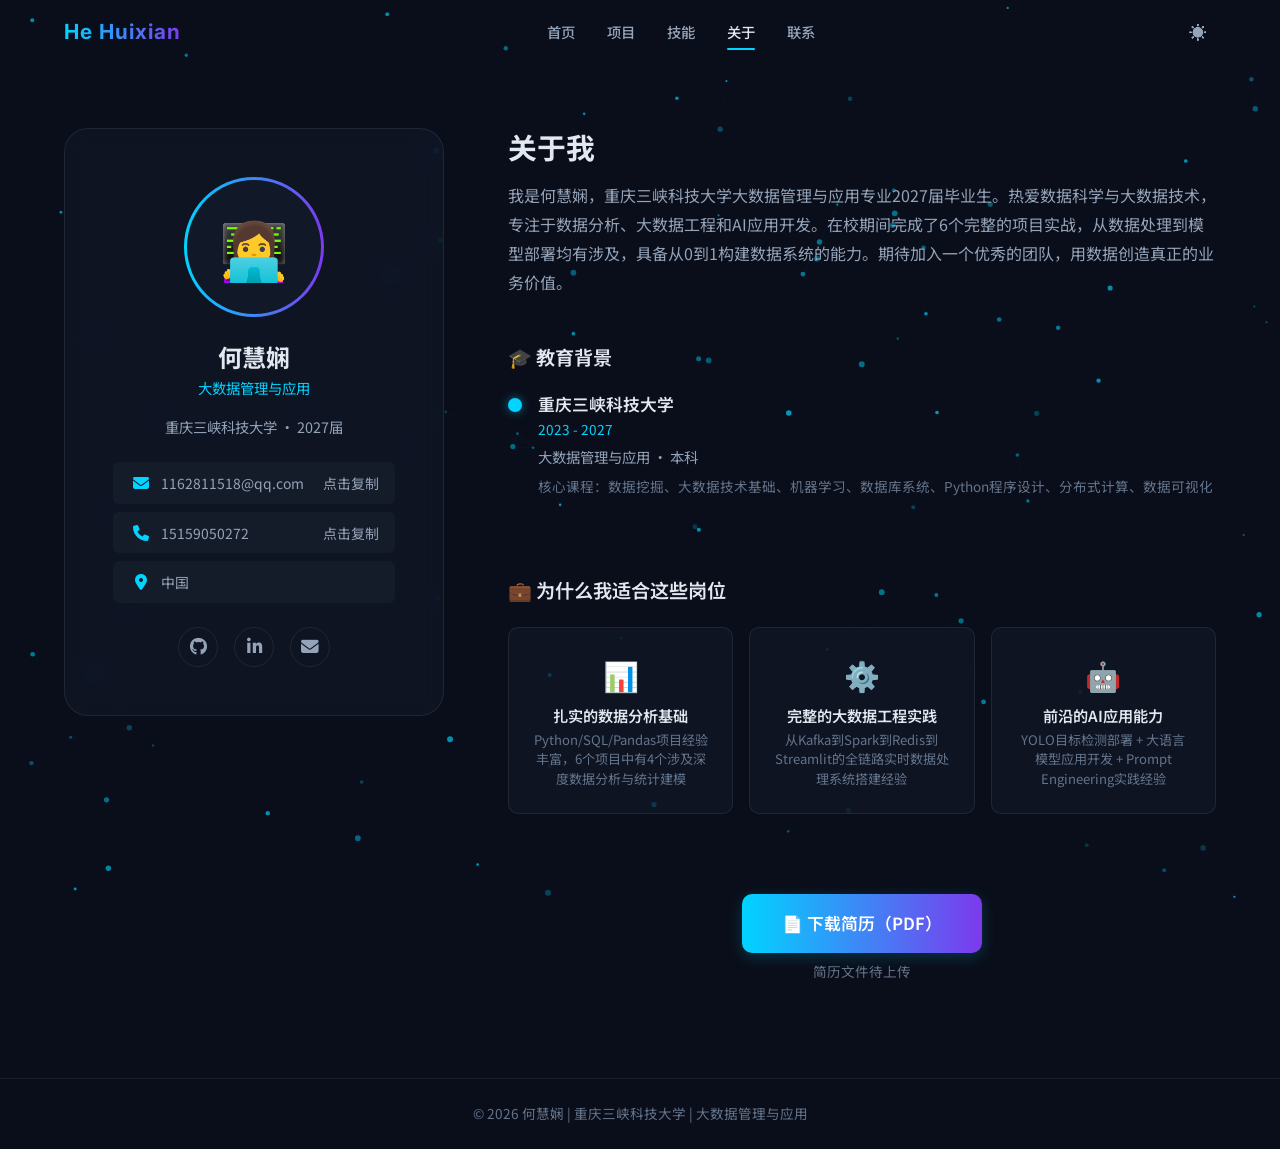
==== about.html @ 93468bf4 "Add files via upload" ====
<!DOCTYPE html>
<html lang="zh-CN" data-theme="dark">
<head>
  <meta charset="UTF-8">
  <meta name="viewport" content="width=device-width, initial-scale=1.0">
  <meta name="description" content="关于何慧娴 - 重庆三峡科技大学大数据管理与应用专业2027届毕业生">
  <title>关于我 | 何慧娴</title>

  <link rel="preconnect" href="https://fonts.googleapis.com">
  <link rel="preconnect" href="https://fonts.gstatic.com" crossorigin>
  <link href="https://fonts.googleapis.com/css2?family=Inter:wght@400;500;600;700;800&family=Noto+Sans+SC:wght@400;500;600;700&family=JetBrains+Mono:wght@400;600;700&display=swap" rel="stylesheet">
  <link rel="stylesheet" href="https://cdnjs.cloudflare.com/ajax/libs/font-awesome/6.4.0/css/all.min.css">

  <link rel="stylesheet" href="assets/css/reset.css">
  <link rel="stylesheet" href="assets/css/variables.css">
  <link rel="stylesheet" href="assets/css/common.css">
  <link rel="stylesheet" href="assets/css/about.css">
</head>
<body>

  <canvas id="particles-canvas"></canvas>

  <nav class="navbar">
    <div class="container">
      <a href="index.html" class="nav-logo">He Huixian</a>
      <div class="nav-links">
        <a href="index.html">首页</a>
        <a href="projects.html">项目</a>
        <a href="skills.html">技能</a>
        <a href="about.html" class="active">关于</a>
        <a href="contact.html">联系</a>
      </div>
      <button class="theme-toggle" title="切换主题">☀️</button>
      <button class="hamburger">
        <span></span><span></span><span></span>
      </button>
    </div>
  </nav>

  <div class="mobile-nav">
    <a href="index.html">首页</a>
    <a href="projects.html">项目</a>
    <a href="skills.html">技能</a>
    <a href="about.html" class="active">关于</a>
    <a href="contact.html">联系</a>
  </div>

  <div class="page-content">
    <section class="about-section">
      <div class="container">
        <div class="about-grid">

          <!-- 左侧：个人信息卡片 -->
          <div class="profile-card reveal">
            <div class="profile-avatar">
              <div class="profile-avatar-inner">👩‍💻</div>
            </div>
            <h2>何慧娴</h2>
            <p class="role">大数据管理与应用</p>
            <p class="university">重庆三峡科技大学 · 2027届</p>

            <div class="profile-info-list">
              <div class="profile-info-item copyable" data-copy="1162811518@qq.com">
                <span class="icon"><i class="fa-solid fa-envelope"></i></span>
                <span>1162811518@qq.com</span>
                <span class="copy-hint" style="margin-left:auto;">点击复制</span>
              </div>
              <div class="profile-info-item copyable" data-copy="15159050272">
                <span class="icon"><i class="fa-solid fa-phone"></i></span>
                <span>15159050272</span>
                <span class="copy-hint" style="margin-left:auto;">点击复制</span>
              </div>
              <div class="profile-info-item">
                <span class="icon"><i class="fa-solid fa-location-dot"></i></span>
                <span>中国</span>
              </div>
            </div>

            <div class="profile-social">
              <a href="#" title="GitHub"><i class="fa-brands fa-github"></i></a>
              <a href="#" title="LinkedIn"><i class="fa-brands fa-linkedin-in"></i></a>
              <a href="mailto:1162811518@qq.com" title="Email"><i class="fa-solid fa-envelope"></i></a>
            </div>
          </div>

          <!-- 右侧：内容区 -->
          <div class="about-content">

            <h2 class="reveal">关于我</h2>
            <p class="bio reveal" id="bio-text"></p>

            <!-- 教育背景时间线 -->
            <div class="timeline reveal">
              <h3>🎓 教育背景</h3>
              <div class="timeline-item">
                <div class="timeline-dot"></div>
                <div class="timeline-content">
                  <h4>重庆三峡科技大学</h4>
                  <p class="period">2023 - 2027</p>
                  <p>大数据管理与应用 · 本科</p>
                  <p style="margin-top:8px;color:var(--text-muted);font-size:0.85rem;">
                    核心课程：数据挖掘、大数据技术基础、机器学习、数据库系统、Python程序设计、分布式计算、数据可视化
                  </p>
                </div>
              </div>
            </div>

            <!-- 适合岗位 -->
            <h3 class="reveal" style="font-size:1.2rem;font-weight:600;margin-bottom:var(--space-lg);display:flex;align-items:center;gap:var(--space-sm);">
              💼 为什么我适合这些岗位
            </h3>
            <div class="fit-cards reveal">
              <div class="fit-card">
                <div class="icon">📊</div>
                <h4>扎实的数据分析基础</h4>
                <p>Python/SQL/Pandas项目经验丰富，6个项目中有4个涉及深度数据分析与统计建模</p>
              </div>
              <div class="fit-card">
                <div class="icon">⚙️</div>
                <h4>完整的大数据工程实践</h4>
                <p>从Kafka到Spark到Redis到Streamlit的全链路实时数据处理系统搭建经验</p>
              </div>
              <div class="fit-card">
                <div class="icon">🤖</div>
                <h4>前沿的AI应用能力</h4>
                <p>YOLO目标检测部署 + 大语言模型应用开发 + Prompt Engineering实践经验</p>
              </div>
            </div>

            <!-- 简历下载 -->
            <div class="resume-download reveal">
              <a href="#" class="btn btn-primary" style="padding:16px 40px;font-size:1.05rem;">
                📄 下载简历（PDF）
              </a>
              <p style="margin-top:var(--space-sm);color:var(--text-muted);font-size:0.85rem;">
                简历文件待上传
              </p>
            </div>

          </div>
        </div>
      </div>
    </section>
  </div>

  <footer class="footer">
    <div class="container">
      <p>© 2026 何慧娴 | 重庆三峡科技大学 | 大数据管理与应用</p>
    </div>
  </footer>

  <script src="assets/js/data.js"></script>
  <script src="assets/js/particles.js"></script>
  <script src="assets/js/nav.js"></script>
  <script src="assets/js/animations.js"></script>
  <script src="assets/js/contact.js"></script>
  <script>
    // 填充个人简介
    document.addEventListener('DOMContentLoaded', () => {
      const bio = document.getElementById('bio-text');
      if (bio) {
        bio.textContent = PORTFOLIO_DATA.personal.bio;
      }
    });
  </script>
</body>
</html>
---- assets/css/variables.css ----
/* ============================================================
   CSS Variables — 设计系统变量
   ============================================================ */

:root {
  /* ===== 背景色 ===== */
  --bg-primary: #0a0e1a;
  --bg-secondary: #111827;
  --bg-card: rgba(17, 24, 39, 0.7);
  --bg-card-hover: rgba(30, 41, 59, 0.8);
  --bg-glass: rgba(17, 24, 39, 0.6);

  /* ===== 强调色 ===== */
  --accent-primary: #00d4ff;
  --accent-secondary: #7c3aed;
  --gradient-main: linear-gradient(135deg, #00d4ff, #7c3aed);
  --gradient-main-horizontal: linear-gradient(90deg, #00d4ff, #7c3aed);
  --gradient-card-border: linear-gradient(135deg, rgba(0, 212, 255, 0.3), rgba(124, 58, 237, 0.3));

  /* ===== 功能色 ===== */
  --color-success: #10b981;
  --color-warning: #f59e0b;
  --color-danger: #f87171;
  --color-info: #00d4ff;

  /* ===== 文字色 ===== */
  --text-primary: #e2e8f0;
  --text-secondary: #94a3b8;
  --text-muted: #64748b;

  /* ===== 间距 ===== */
  --space-xs: 4px;
  --space-sm: 8px;
  --space-md: 16px;
  --space-lg: 24px;
  --space-xl: 32px;
  --space-2xl: 48px;
  --space-3xl: 64px;

  /* ===== 圆角 ===== */
  --radius-sm: 6px;
  --radius-md: 10px;
  --radius-lg: 16px;
  --radius-xl: 24px;
  --radius-full: 50%;

  /* ===== 阴影 ===== */
  --shadow-sm: 0 2px 8px rgba(0, 0, 0, 0.3);
  --shadow-md: 0 4px 16px rgba(0, 0, 0, 0.4);
  --shadow-lg: 0 8px 32px rgba(0, 0, 0, 0.5);
  --shadow-glow-cyan: 0 0 20px rgba(0, 212, 255, 0.3);
  --shadow-glow-purple: 0 0 20px rgba(124, 58, 237, 0.3);

  /* ===== 过渡 ===== */
  --transition-fast: 0.15s ease;
  --transition-base: 0.3s ease;
  --transition-slow: 0.5s ease;

  /* ===== 字体 ===== */
  --font-display: 'Inter', -apple-system, sans-serif;
  --font-body: 'Noto Sans SC', 'PingFang SC', 'Microsoft YaHei', sans-serif;
  --font-mono: 'JetBrains Mono', 'Fira Code', 'Consolas', monospace;

  /* ===== 布局 ===== */
  --nav-height: 64px;
  --max-width: 1200px;

  /* ===== 边框 ===== */
  --border-subtle: 1px solid rgba(255, 255, 255, 0.06);
  --border-card: 1px solid rgba(255, 255, 255, 0.08);
  --border-active: 1px solid rgba(0, 212, 255, 0.4);
  --border-glow: 1px solid rgba(0, 212, 255, 0.6);
}

/* ===== 亮色模式变量 ===== */
[data-theme="light"] {
  --bg-primary: #f8fafc;
  --bg-secondary: #ffffff;
  --bg-card: rgba(255, 255, 255, 0.8);
  --bg-card-hover: rgba(255, 255, 255, 0.95);
  --bg-glass: rgba(255, 255, 255, 0.7);

  --text-primary: #1e293b;
  --text-secondary: #475569;
  --text-muted: #94a3b8;

  --border-subtle: 1px solid rgba(0, 0, 0, 0.06);
  --border-card: 1px solid rgba(0, 0, 0, 0.08);
}
---- assets/css/common.css ----
/* ============================================================
   Common CSS — 导航、页脚、按钮、卡片、工具类等公共样式
   ============================================================ */

/* ===== Canvas 粒子背景 ===== */
#particles-canvas {
  position: fixed;
  top: 0;
  left: 0;
  width: 100%;
  height: 100%;
  z-index: 0;
  pointer-events: none;
}

/* ===== 主内容包裹 ===== */
.page-content {
  position: relative;
  z-index: 1;
  padding-top: var(--nav-height);
}

.container {
  width: 100%;
  max-width: var(--max-width);
  margin: 0 auto;
  padding: 0 var(--space-lg);
}

/* ===== 导航栏 ===== */
.navbar {
  position: fixed;
  top: 0;
  left: 0;
  width: 100%;
  height: var(--nav-height);
  z-index: 1000;
  transition: background var(--transition-base), box-shadow var(--transition-base);
}

.navbar.scrolled {
  background: rgba(10, 14, 26, 0.85);
  backdrop-filter: blur(12px);
  -webkit-backdrop-filter: blur(12px);
  box-shadow: 0 1px 0 rgba(255, 255, 255, 0.06);
}

[data-theme="light"] .navbar.scrolled {
  background: rgba(248, 250, 252, 0.85);
  box-shadow: 0 1px 0 rgba(0, 0, 0, 0.06);
}

.navbar .container {
  display: flex;
  justify-content: space-between;
  align-items: center;
  height: 100%;
}

.nav-logo {
  font-family: var(--font-display);
  font-size: 1.3rem;
  font-weight: 700;
  background: var(--gradient-main-horizontal);
  -webkit-background-clip: text;
  -webkit-text-fill-color: transparent;
  background-clip: text;
  letter-spacing: 0.05em;
}

.nav-links {
  display: flex;
  align-items: center;
  gap: var(--space-xl);
}

.nav-links a {
  font-size: 0.9rem;
  font-weight: 500;
  color: var(--text-secondary);
  position: relative;
  padding: var(--space-xs) 0;
  transition: color var(--transition-base);
}

.nav-links a::after {
  content: '';
  position: absolute;
  bottom: -2px;
  left: 0;
  width: 0;
  height: 2px;
  background: var(--accent-primary);
  border-radius: 1px;
  transition: width var(--transition-base);
}

.nav-links a:hover,
.nav-links a.active {
  color: var(--text-primary);
}

.nav-links a:hover::after,
.nav-links a.active::after {
  width: 100%;
}

/* 主题切换按钮 */
.theme-toggle {
  width: 36px;
  height: 36px;
  border-radius: var(--radius-full);
  display: flex;
  align-items: center;
  justify-content: center;
  font-size: 1.1rem;
  color: var(--text-secondary);
  transition: all var(--transition-base);
  cursor: pointer;
}

.theme-toggle:hover {
  color: var(--accent-primary);
  background: rgba(0, 212, 255, 0.1);
}

/* 汉堡菜单 */
.hamburger {
  display: none;
  flex-direction: column;
  gap: 5px;
  cursor: pointer;
  padding: 4px;
  z-index: 1001;
}

.hamburger span {
  display: block;
  width: 24px;
  height: 2px;
  background: var(--text-primary);
  border-radius: 2px;
  transition: all var(--transition-base);
}

.hamburger.active span:nth-child(1) {
  transform: rotate(45deg) translate(5px, 5px);
}

.hamburger.active span:nth-child(2) {
  opacity: 0;
}

.hamburger.active span:nth-child(3) {
  transform: rotate(-45deg) translate(5px, -5px);
}

/* 移动端导航 */
.mobile-nav {
  display: none;
  position: fixed;
  top: 0;
  left: 0;
  width: 100%;
  height: 100vh;
  background: rgba(10, 14, 26, 0.97);
  backdrop-filter: blur(20px);
  z-index: 999;
  flex-direction: column;
  align-items: center;
  justify-content: center;
  gap: var(--space-2xl);
}

.mobile-nav.active {
  display: flex;
}

.mobile-nav a {
  font-size: 1.4rem;
  font-weight: 600;
  color: var(--text-primary);
  transition: color var(--transition-base);
}

.mobile-nav a:hover,
.mobile-nav a.active {
  color: var(--accent-primary);
}

/* ===== 页脚 ===== */
.footer {
  position: relative;
  z-index: 1;
  padding: var(--space-lg) 0;
  border-top: var(--border-subtle);
  text-align: center;
  color: var(--text-muted);
  font-size: 0.85rem;
}

/* ===== Section 通用 ===== */
.section {
  padding: var(--space-3xl) 0;
}

.section-header {
  text-align: center;
  margin-bottom: var(--space-3xl);
}

.section-header h2 {
  font-family: var(--font-display);
  font-size: 2.2rem;
  font-weight: 700;
  background: var(--gradient-main-horizontal);
  -webkit-background-clip: text;
  -webkit-text-fill-color: transparent;
  background-clip: text;
  margin-bottom: var(--space-sm);
}

.section-header .subtitle {
  font-size: 1rem;
  color: var(--text-secondary);
  max-width: 600px;
  margin: 0 auto;
}

.section-divider {
  width: 60px;
  height: 3px;
  background: var(--gradient-main-horizontal);
  border-radius: 2px;
  margin: var(--space-md) auto 0;
}

/* ===== 按钮系统 ===== */
.btn {
  display: inline-flex;
  align-items: center;
  gap: var(--space-sm);
  padding: 12px 28px;
  border-radius: var(--radius-md);
  font-size: 0.95rem;
  font-weight: 600;
  transition: all var(--transition-base);
  position: relative;
  overflow: hidden;
  white-space: nowrap;
}

.btn-primary {
  background: var(--gradient-main-horizontal);
  color: #fff;
  box-shadow: 0 4px 15px rgba(0, 212, 255, 0.2);
}

.btn-primary:hover {
  transform: translateY(-2px);
  box-shadow: 0 6px 25px rgba(0, 212, 255, 0.35);
}

.btn-outline {
  border: 2px solid rgba(255, 255, 255, 0.2);
  color: var(--text-primary);
  background: transparent;
}

.btn-outline:hover {
  border-color: var(--accent-primary);
  box-shadow: 0 0 20px rgba(0, 212, 255, 0.15);
  transform: translateY(-2px);
}

.btn-ghost {
  color: var(--text-secondary);
  padding: 12px 20px;
}

.btn-ghost:hover {
  color: var(--accent-primary);
}

.btn-sm {
  padding: 8px 16px;
  font-size: 0.85rem;
}

/* ===== 卡片系统 ===== */
.card {
  background: var(--bg-card);
  border: var(--border-card);
  border-radius: var(--radius-lg);
  padding: var(--space-lg);
  transition: all var(--transition-base);
  backdrop-filter: blur(10px);
  -webkit-backdrop-filter: blur(10px);
}

.card:hover {
  background: var(--bg-card-hover);
  border-color: rgba(0, 212, 255, 0.3);
  transform: translateY(-4px);
  box-shadow: 0 8px 30px rgba(0, 0, 0, 0.3), 0 0 30px rgba(0, 212, 255, 0.08);
}

.card-glass {
  background: var(--bg-glass);
  border: var(--border-card);
  border-radius: var(--radius-lg);
  backdrop-filter: blur(12px);
  -webkit-backdrop-filter: blur(12px);
}

/* ===== 标签系统 ===== */
.tag {
  display: inline-block;
  padding: 4px 12px;
  border-radius: 20px;
  font-size: 0.78rem;
  font-weight: 500;
  background: rgba(0, 212, 255, 0.1);
  color: var(--accent-primary);
  border: 1px solid rgba(0, 212, 255, 0.2);
  transition: all var(--transition-base);
}

.tag:hover {
  background: rgba(0, 212, 255, 0.2);
}

.tag-purple {
  background: rgba(124, 58, 237, 0.1);
  color: #a78bfa;
  border-color: rgba(124, 58, 237, 0.2);
}

.tag-green {
  background: rgba(16, 185, 129, 0.1);
  color: var(--color-success);
  border-color: rgba(16, 185, 129, 0.2);
}

.tag-orange {
  background: rgba(245, 158, 11, 0.1);
  color: var(--color-warning);
  border-color: rgba(245, 158, 11, 0.2);
}

/* ===== 动画工具类 ===== */
.reveal {
  opacity: 0;
  transform: translateY(30px);
  transition: opacity 0.6s ease, transform 0.6s ease;
}

.reveal.visible {
  opacity: 1;
  transform: translateY(0);
}

/* ===== Grid 工具 ===== */
.grid-2 {
  display: grid;
  grid-template-columns: 1fr 1fr;
  gap: var(--space-lg);
}

.grid-3 {
  display: grid;
  grid-template-columns: repeat(3, 1fr);
  gap: var(--space-lg);
}

/* ===== 响应式通用 ===== */
@media (max-width: 768px) {
  .nav-links {
    display: none;
  }

  .hamburger {
    display: flex;
  }

  .grid-2,
  .grid-3 {
    grid-template-columns: 1fr;
  }

  .container {
    padding: 0 var(--space-md);
  }

  .section {
    padding: var(--space-2xl) 0;
  }

  .section-header h2 {
    font-size: 1.7rem;
  }
}

@media (min-width: 769px) and (max-width: 1024px) {
  .grid-3 {
    grid-template-columns: repeat(2, 1fr);
  }
}
---- assets/css/about.css ----
/* ============================================================
   About CSS — 关于页专属样式
   ============================================================ */

.about-section {
  padding: var(--space-3xl) 0;
}

.about-grid {
  display: grid;
  grid-template-columns: 380px 1fr;
  gap: var(--space-3xl);
  align-items: start;
}

/* ===== 左侧：个人信息卡片 ===== */
.profile-card {
  background: var(--bg-card);
  border: var(--border-card);
  border-radius: var(--radius-xl);
  padding: var(--space-2xl);
  text-align: center;
  backdrop-filter: blur(10px);
  position: sticky;
  top: calc(var(--nav-height) + var(--space-lg));
}

.profile-avatar {
  width: 140px;
  height: 140px;
  border-radius: var(--radius-full);
  margin: 0 auto var(--space-lg);
  background: var(--gradient-main-horizontal);
  padding: 3px;
}

.profile-avatar-inner {
  width: 100%;
  height: 100%;
  border-radius: var(--radius-full);
  background: var(--bg-secondary);
  display: flex;
  align-items: center;
  justify-content: center;
  font-size: 3.5rem;
}

.profile-card h2 {
  font-size: 1.5rem;
  font-weight: 700;
  margin-bottom: var(--space-xs);
}

.profile-card .role {
  font-size: 0.9rem;
  color: var(--accent-primary);
  margin-bottom: var(--space-md);
}

.profile-card .university {
  font-size: 0.9rem;
  color: var(--text-secondary);
  margin-bottom: var(--space-lg);
}

.profile-info-list {
  display: flex;
  flex-direction: column;
  gap: var(--space-sm);
  text-align: left;
  margin-bottom: var(--space-lg);
}

.profile-info-item {
  display: flex;
  align-items: center;
  gap: var(--space-sm);
  padding: var(--space-sm) var(--space-md);
  background: rgba(255, 255, 255, 0.03);
  border-radius: var(--radius-sm);
  font-size: 0.87rem;
  color: var(--text-secondary);
  transition: all var(--transition-base);
}

.profile-info-item:hover {
  color: var(--text-primary);
  background: rgba(0, 212, 255, 0.05);
}

.profile-info-item .icon {
  font-size: 1rem;
  color: var(--accent-primary);
  width: 24px;
  text-align: center;
}

.profile-info-item.copyable {
  cursor: pointer;
}

.profile-social {
  display: flex;
  gap: var(--space-md);
  justify-content: center;
}

.profile-social a {
  width: 40px;
  height: 40px;
  border-radius: var(--radius-full);
  border: var(--border-card);
  display: flex;
  align-items: center;
  justify-content: center;
  font-size: 1.1rem;
  color: var(--text-secondary);
  transition: all var(--transition-base);
}

.profile-social a:hover {
  color: var(--accent-primary);
  border-color: var(--accent-primary);
  box-shadow: var(--shadow-glow-cyan);
}

/* ===== 右侧：内容区 ===== */
.about-content h2 {
  font-size: 1.8rem;
  font-weight: 700;
  margin-bottom: var(--space-md);
}

.about-content .bio {
  font-size: 1rem;
  color: var(--text-secondary);
  line-height: 1.8;
  margin-bottom: var(--space-2xl);
}

/* 时间线 */
.timeline {
  margin-bottom: var(--space-2xl);
}

.timeline h3 {
  font-size: 1.2rem;
  font-weight: 600;
  margin-bottom: var(--space-lg);
  display: flex;
  align-items: center;
  gap: var(--space-sm);
}

.timeline-item {
  display: flex;
  gap: var(--space-md);
  padding-bottom: var(--space-xl);
  position: relative;
}

.timeline-dot {
  width: 14px;
  height: 14px;
  border-radius: var(--radius-full);
  background: var(--accent-primary);
  flex-shrink: 0;
  margin-top: 4px;
  box-shadow: 0 0 10px rgba(0, 212, 255, 0.5);
  position: relative;
  z-index: 1;
}

.timeline-item::before {
  content: '';
  position: absolute;
  left: 6px;
  top: 18px;
  width: 2px;
  height: calc(100% - 18px);
  background: rgba(255, 255, 255, 0.08);
}

.timeline-item:last-child::before {
  display: none;
}

.timeline-content h4 {
  font-size: 1.05rem;
  font-weight: 600;
  color: var(--text-primary);
  margin-bottom: var(--space-xs);
}

.timeline-content .period {
  font-size: 0.85rem;
  color: var(--accent-primary);
  margin-bottom: var(--space-xs);
}

.timeline-content p {
  font-size: 0.9rem;
  color: var(--text-secondary);
}

/* 适合岗位卡片 */
.fit-cards {
  display: grid;
  grid-template-columns: repeat(3, 1fr);
  gap: var(--space-md);
  margin-bottom: var(--space-2xl);
}

.fit-card {
  background: var(--bg-card);
  border: var(--border-card);
  border-radius: var(--radius-md);
  padding: var(--space-lg);
  text-align: center;
  transition: all var(--transition-base);
}

.fit-card:hover {
  border-color: rgba(0, 212, 255, 0.3);
  transform: translateY(-2px);
}

.fit-card .icon {
  font-size: 1.8rem;
  margin-bottom: var(--space-sm);
}

.fit-card h4 {
  font-size: 0.95rem;
  font-weight: 600;
  margin-bottom: var(--space-xs);
  color: var(--text-primary);
}

.fit-card p {
  font-size: 0.82rem;
  color: var(--text-muted);
  line-height: 1.5;
}

/* 简历下载 */
.resume-download {
  text-align: center;
  padding: var(--space-xl);
}

/* 响应式 */
@media (max-width: 768px) {
  .about-grid {
    grid-template-columns: 1fr;
  }

  .profile-card {
    position: static;
  }

  .fit-cards {
    grid-template-columns: 1fr;
  }
}

@media (min-width: 769px) and (max-width: 1024px) {
  .about-grid {
    grid-template-columns: 280px 1fr;
    gap: var(--space-xl);
  }

  .fit-cards {
    grid-template-columns: repeat(2, 1fr);
  }
}
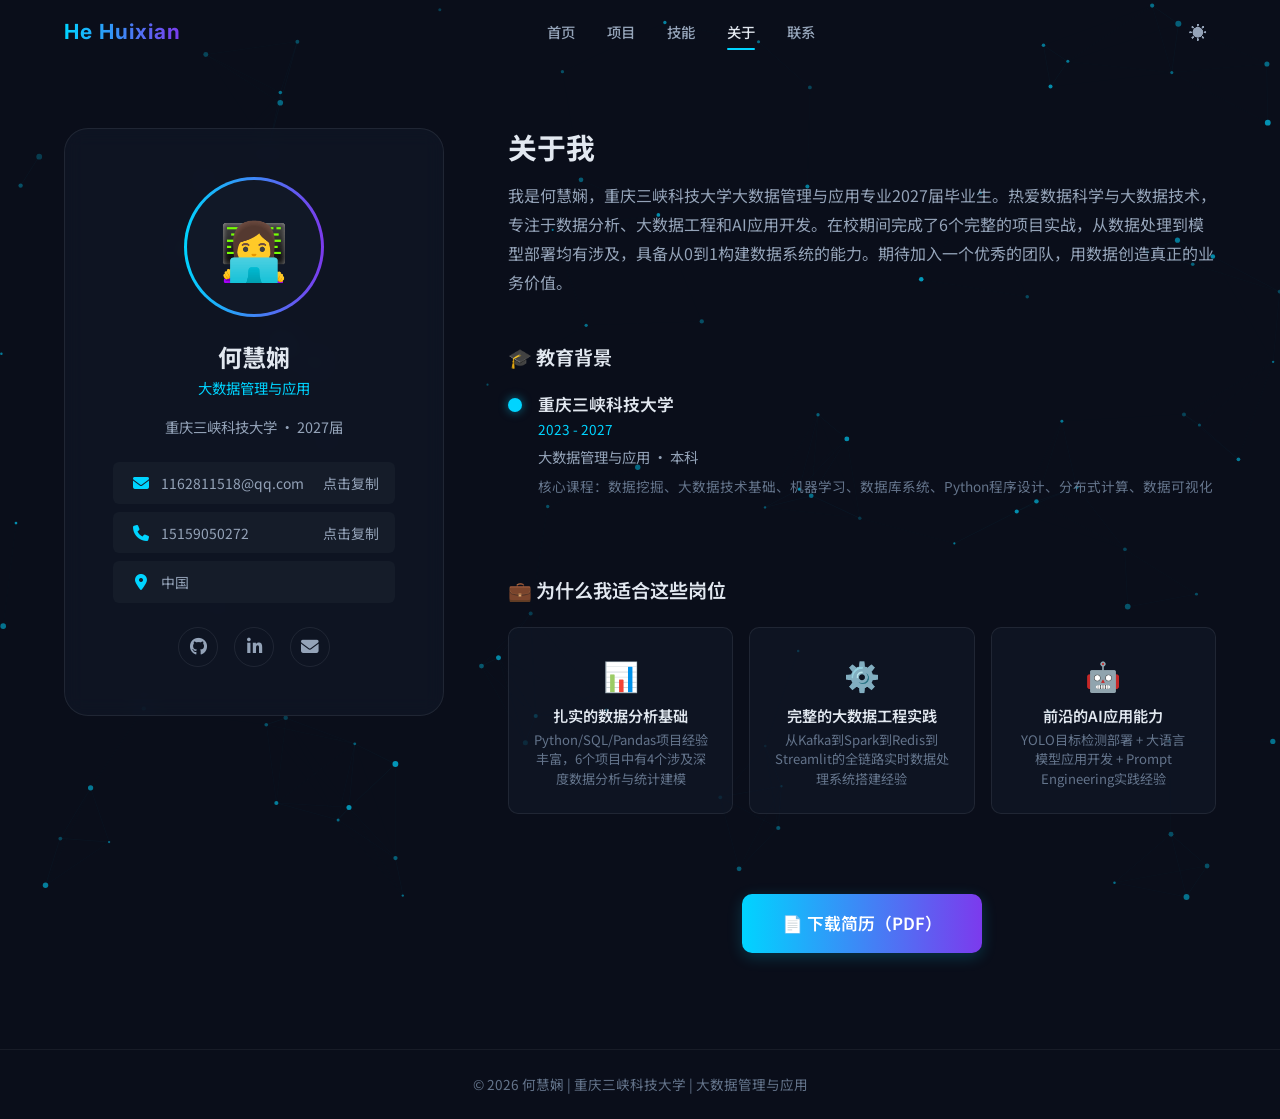
==== commit e6a6f84e: "Add files via upload" ====
--- a/about.html
+++ b/about.html
@@ -129,12 +129,9 @@
 
             <!-- 简历下载 -->
             <div class="resume-download reveal">
-              <a href="#" class="btn btn-primary" style="padding:16px 40px;font-size:1.05rem;">
+              <a href="assets/resume.pdf" class="btn btn-primary" style="padding:16px 40px;font-size:1.05rem;" download>
                 📄 下载简历（PDF）
               </a>
-              <p style="margin-top:var(--space-sm);color:var(--text-muted);font-size:0.85rem;">
-                简历文件待上传
-              </p>
             </div>
 
           </div>
